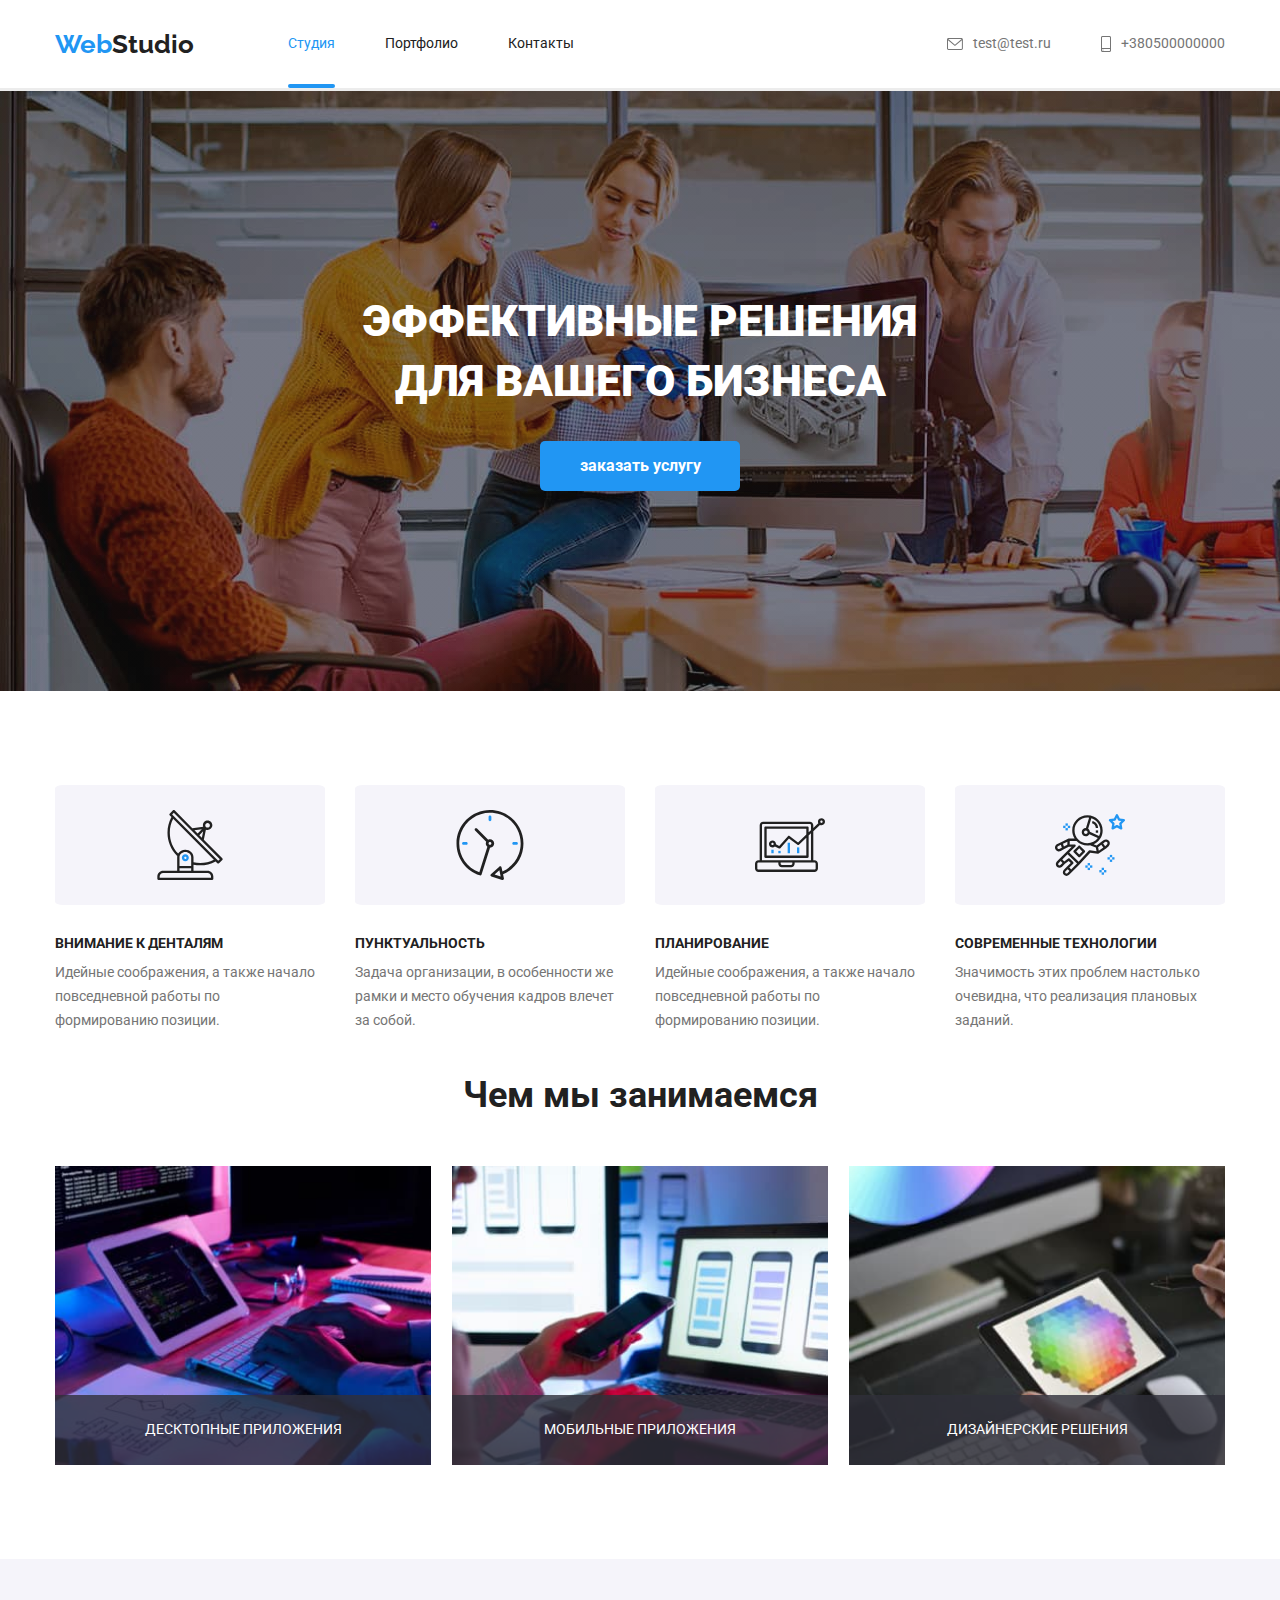
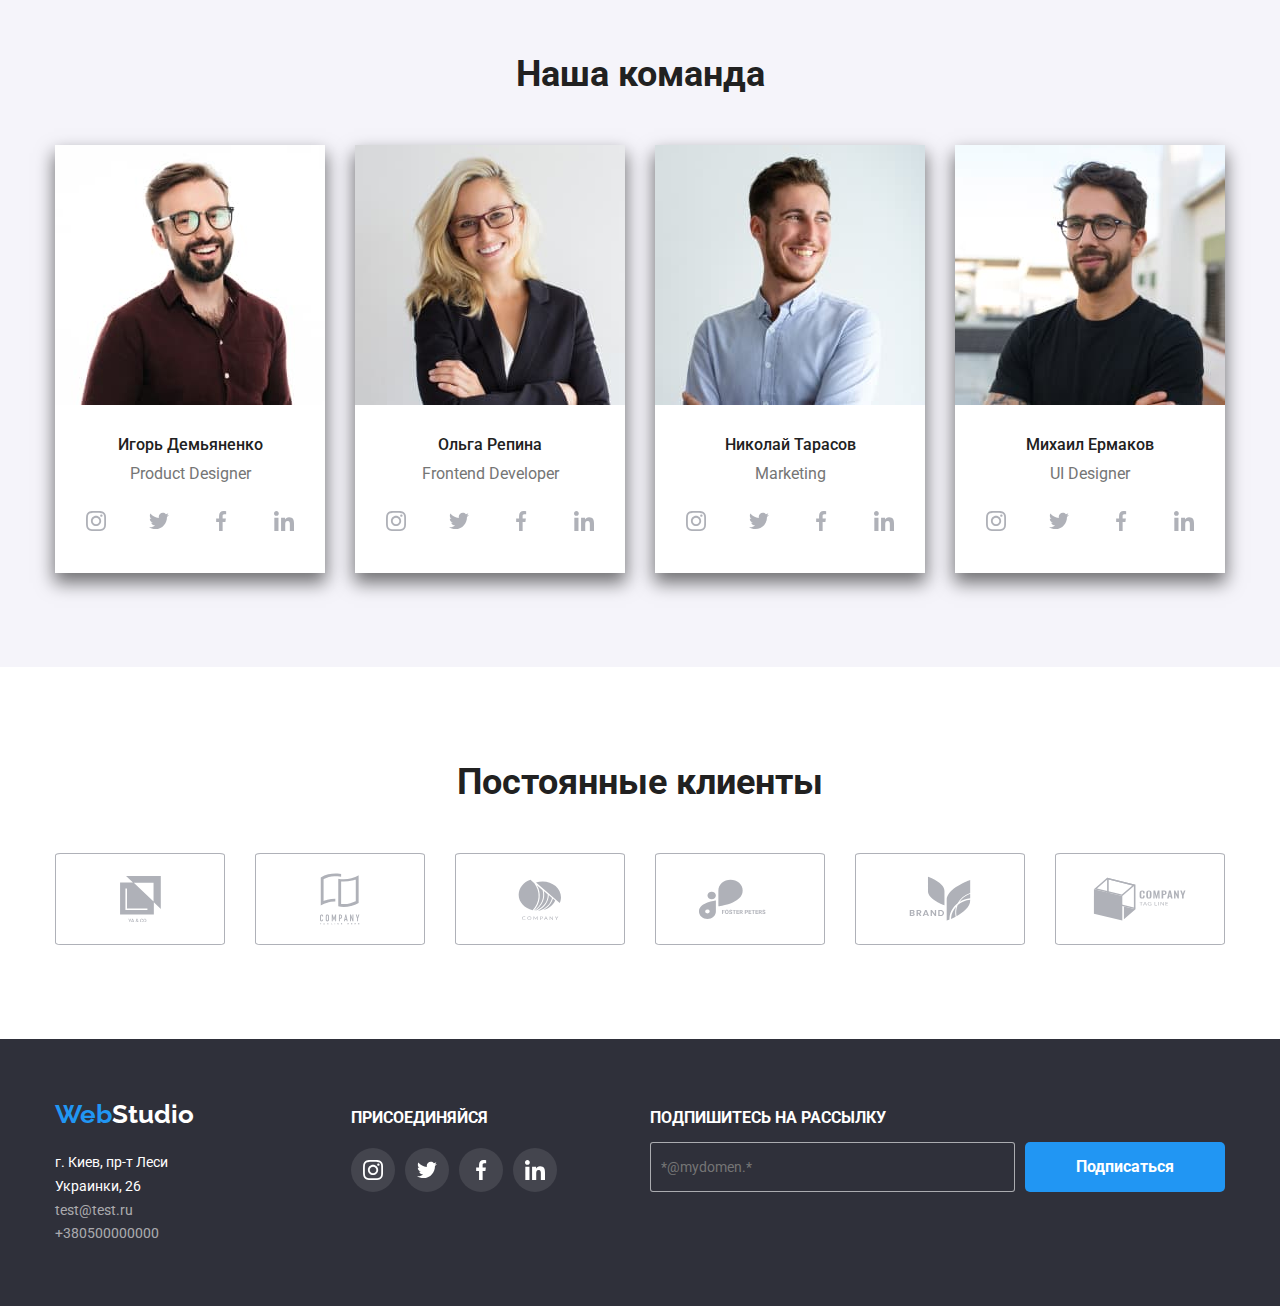
==== index.html @ 53ab41c7 "дз6" ====
<!DOCTYPE html>
<html lang="ru">
<head>
    <meta charset="UTF-8">
    <meta http-equiv="X-UA-Compatible" content="IE=edge">
    <meta name="viewport" content="width=device-width, initial-scale=1.0">
    <title>Document</title>
    <link rel="stylesheet" href="https://cdnjs.cloudflare.com/ajax/libs/modern-normalize/1.0.0/modern-normalize.min.css">
    <link rel="preconnect" href="https://fonts.gstatic.com">
    <link
        href="https://fonts.googleapis.com/css2?family=Raleway:wght@700&family=Roboto:ital,wght@0,500;0,700;0,900;1,400&display=swap"
        rel="stylesheet">
    <link rel="stylesheet" href="./css/style.css">
</head>
    <body>
        <header class="header  head-page">
            <div class="container">
                <div class="nav-list">
                    <nav class="nav">
                        <a href="./index.html" class="logo"><span class="web">Web</span>Studio</a></li>
                        <ul class="site-nav list">
                            <li class="item"><a href="./index.html" class="nav-link  active">Студия</a></li>
                            <li class="item"><a href="./portfolio.html" class="nav-link ">Портфолио</a></li>
                            <li class="item"><a href="#" class="nav-link">Контакты</a></li>
                        </ul>
                    </nav>
                    <ul class="contacts list">   
                        <li class="item"> 
                            <a href="mailto:test@test.tu" class="mail"><svg class="mail-icon" width="16px" height="12px">
                                <use href="./images/icons.svg#icon-envelope"></use>
                            </svg>test@test.ru</a>
                        </li>
                        <li class="item">
                            <a href="tel:+380500000000" class="tel"><svg class="tel-icon" width="10px" height="16px">
                                <use href="./images/icons.svg#icon-smartphone"></use>
                            </svg>+380500000000</a>
                        </li>
                    </ul>
                </div>
            </div>
        </header>
        <main>
            <!--Герой-->
            <section class="hero">    
                    <h1  class="title">эффективные решения <br>для вашего бизнеса</h1>
                    <button type="button" class="hero-button" data-modal-open>заказать услугу</button>
             </section>     
           <!--Приемущества-->
                <section class="section feature">
                    <div class="container">
                        <h2 hidden>Наши приемущества</h2>
                        
                            <ul class="feature-list list">
                                <li class="item">
                                    <div class="feature-link">
                                        <svg class="featureing" width="70px" height="70px">
                                            <use href="./images/icons.svg#icon-antenna"></use>
                                        </svg>
                                    </div>
                                    <h3 class="title">ВНИМАНИЕ К ДЕНТАЛЯМ</h3>
                                    <p class="text">Идейные соображения, а также начало повседневной работы по формированию позиции.</p>
                                </li>

                                <li class="item">
                                    <div class="feature-link">
                                        <svg width="70px" height="70px">
                                            <use href="./images/icons.svg#icon-clock"></use>
                                        </svg>
                                    </div>
                                    
                                    <h3 class="title">ПУНКТУАЛЬНОСТЬ</h3>
                                    <p class="text">Задача организации, в особенности же рамки и место обучения кадров влечет за собой.</p>
                                </li>
                                <li class="item">
                                    <div class="feature-link">
                                        <svg class="featureing" width="70px" height="70px">
                                            <use href="./images/icons.svg#icon-diagram"></use>
                                        </svg>
                                    </div>
                                    <h3 class="title">ПЛАНИРОВАНИЕ</h3>
                                    <p class="text">Идейные соображения, а также начало повседневной работы по формированию позиции.</p>
                                </li>
                                <li class="item">
                                    <div class="feature-link">
                                        <svg class="featureing" width="70px" height="70px">
                                            <use href="./images/icons.svg#icon-astronaut"></use>
                                        </svg>
                                    </div>
                                    <h3 class="title">СОВРЕМЕННЫЕ ТЕХНОЛОГИИ</h3>
                                    <p class="text">Значимость этих проблем настолько очевидна, что реализация плановых заданий.</p>
                                </li>
                            </ul>
                        
                    </div>
                </section>
            <!--Чем мы занимаемся-->           
                <section class="section sect-direction">
                    <div class="container">
                        <h2 class="section-title">Чем мы занимаемся</h2>
                        <ul class="list  directions">
                            <li class="item">
                                <img src="./images/imgone.jpg"  alt="imageone" width="376">
                                <p class="text">ДЕСКТОПНЫЕ ПРИЛОЖЕНИЯ</p>
                            </li>
                            <li class="item">
                                <img src="./images/imagetwo.jpg" alt="imagetwo" width="376">
                                <p class="text">МОБИЛЬНЫЕ ПРИЛОЖЕНИЯ</p>
                            </li>
                            <li class="item">
                                <img src="./images/imagethree.jpg" alt="imagethree" width="376">
                                <p class="text">ДИЗАЙНЕРСКИЕ РЕШЕНИЯ</p>
                            </li>
                        </ul>
                    </div>
                </section>
            <!--Наша команда-->
                <section class="section  comand">
                    <div class="container">
                        <h2 class="section-title">Наша команда</h2>
                        <ul class="comand-list  list">
                            <li class="item">
                                <img src="./images/product-designer.jpg" alt="product-designer" width="270">
                                <div class="comanda">
                                    <h3 class="title">Игорь Демьяненко</h3>
                                    <p class="text">Product Designer</p>
                                    <ul class="social-list list">
                                        <li>
                                            <a href="#" class="social-link">
                                                <svg class="social-icon" width="20px" height="20px">
                                                    <use href="./images/icons.svg#icon-insta"></use>
                                                </svg>
                                            </a>
                                        </li>
                                        <li>
                                            <a href="#" class="social-link">
                                                <svg class="social-icon" width="20px" height="20px">
                                                    <use href="./images/icons.svg#icon-twitter"></use>
                                                </svg>
                                            </a>
                                        </li>
                                        <li>
                                            <a href="#" class="social-link">
                                                <svg class="social-icon" width="20px" height="20px">
                                                    <use href="./images/icons.svg#icon-facebook"></use>
                                                </svg>
                                            </a>
                                        </li>
                                        <li>
                                            <a href="#" class="social-link">
                                                <svg class="social-icon" width="20px" height="20px">
                                                    <use href="./images/icons.svg#icon-In"></use>
                                                </svg>
                                            </a>
                                        </li>
                                </ul>
                                </div>
                            </li>
                            <li class="item">
                                <img src="./images/frontend-developer.jpg" alt="frontend-developer" width="270">
                                <div class="comanda">
                                    <h3 class="title">Ольга Репина</h3>
                                    <p class="text">Frontend Developer</p>
                                
                                    <ul class="social-list list">
                                        <li>
                                            <a href="#" class="social-link">
                                                <svg class="social-icon" width="20px" height="20px">
                                                    <use href="./images/icons.svg#icon-insta"></use>
                                                </svg>
                                            </a>
                                        </li>
                                        <li>
                                            <a href="#" class="social-link">
                                                <svg class="social-icon" width="20px" height="20px">
                                                    <use href="./images/icons.svg#icon-twitter"></use>
                                                </svg>
                                            </a>
                                        </li>
                                        <li>
                                            <a href="#" class="social-link">
                                                <svg class="social-icon" width="20px" height="20px">
                                                    <use href="./images/icons.svg#icon-facebook"></use>
                                                </svg>
                                            </a>
                                        </li>
                                        <li>
                                            <a href="#" class="social-link">
                                                <svg class="social-icon" width="20px" height="20px">
                                                    <use href="./images/icons.svg#icon-In"></use>
                                                </svg>
                                            </a>
                                        </li>
                                    </ul>
                                </div>
                            </li>
                            <li class="item">
                                <img src="./images/marketing.jpg" alt="marketing" width="270">
                                <div class="comanda">
                                    <h3 class="title">Николай Тарасов</h3>
                                    <p class="text">Marketing</p>
                                    <ul class="social-list list">
                                        <li>
                                            <a href="#" class="social-link">
                                                <svg class="social-icon" width="20px" height="20px">
                                                    <use href="./images/icons.svg#icon-insta"></use>
                                                </svg>
                                            </a>
                                        </li>
                                        <li>
                                            <a href="#" class="social-link">
                                                <svg class="social-icon" width="20px" height="20px">
                                                    <use href="./images/icons.svg#icon-twitter"></use>
                                                </svg>
                                            </a>
                                        </li>
                                        <li>
                                            <a href="#" class="social-link">
                                                <svg class="social-icon" width="20px" height="20px">
                                                    <use href="./images/icons.svg#icon-facebook"></use>
                                                </svg>
                                            </a>
                                        </li>
                                        <li>
                                            <a href="#" class="social-link">
                                                <svg class="social-icon" width="20px" height="20px">
                                                    <use href="./images/icons.svg#icon-In"></use>
                                                </svg>
                                            </a>
                                        </li>
                                    </ul>
                                </div>
                            </li>
                            <li class="item">
                                <img src="./images/designer.jpg" alt="designer" width="270">
                                <div class="comanda">
                                    <h3 class="title">Михаил Ермаков</h3>
                                    <p class="text">UI Designer</p>
                                    <ul class="social-list list">
                                        <li>
                                            <a href="#" class="social-link">
                                                <svg class="social-icon" width="20px" height="20px">
                                                    <use href="./images/icons.svg#icon-insta"></use>
                                                </svg>
                                            </a>
                                        </li>
                                        <li>
                                            <a href="#" class="social-link">
                                                <svg class="social-icon" width="20px" height="20px">
                                                    <use href="./images/icons.svg#icon-twitter"></use>
                                                </svg>
                                            </a>
                                        </li>
                                        <li>
                                            <a href="#" class="social-link">
                                                <svg class="social-icon" width="20px" height="20px">
                                                    <use href="./images/icons.svg#icon-facebook"></use>
                                                </svg>
                                            </a>
                                        </li>
                                        <li>
                                            <a href="#" class="social-link">
                                                <svg class="social-icon" width="20px" height="20px">
                                                    <use href="./images/icons.svg#icon-In"></use>
                                                </svg>
                                            </a>
                                        </li>
                                    </ul>
                                </div>
                            </li>
                        </ul>
                    </div>
                </section>
            <!-- Постоянные клиенты -->
                <section class="section clients">
                    <div class="container">
                        <h2 class="section-title">Постоянные клиенты</h2>
                        <ul class="clientsList list"> 
                            <li class="item">
                                <a href="#" class="client-link">
                                    <svg class="clients-icon" width="41px" height="46.7px">
                                        <use href="./images/icons.svg#icon-group1"></use>
                                    </svg>
                                </a>
                            </li> 
                            <li class="item">
                                <a href="#" class="client-link">
                                    <svg class="clients-icon" width="40px" height="52px">
                                        <use href="./images/icons.svg#icon-group2"></use>
                                    </svg>
                                </a>
                            </li>
                            <li class="item">
                                <a href="#" class="client-link">
                                    <svg class="clients-icon" width="43.46px" height="41.18px">
                                        <use href="./images/icons.svg#icon-group3"></use>
                                    </svg>
                                </a>
                            </li>
                            <li class="item">
                                <a href="#" class="client-link">
                                    <svg class="clients-icon" width="84.44px" height="40.62px">
                                        <use href="./images/icons.svg#icon-group4"></use>
                                    </svg>
                                </a>
                            </li>
                            <li class="item">
                                <a href="#" class="client-link">
                                    <svg class="clients-icon" width="62.54px" height="45.43px">
                                        <use href="./images/icons.svg#icon-group5"></use>
                                    </svg>
                                </a>
                            </li>
                            <li class="item">
                                <a href="#" class="client-link">
                                    <svg class="clients-icon" width="93.79px" height="43.93px">
                                        <use href="./images/icons.svg#icon-group6"></use>
                                    </svg>
                                </a>
                            </li>
                        </ul>
                    </div>
                </section>       
        </main>
        <footer class="footer">
            <div class="container foot">              
                <div class="address">
                    <a href="./index.html" class="logoFooter"><span class="web">Web</span>Studio</a>               
                        <ul class="contactsFoot list">
                            <li><address class="address">г. Киев, пр-т Леси Украинки, 26</address></li>
                            <li><a href="mailto:test@test.tu" class="mail">test@test.ru</a></li>
                            <li><a href="tel:+380500000000" class="tel">+380500000000</a></li>
                        </ul>
                </div>    
                <div class="footer-social">
                    <h3 class="text">ПРИСОЕДИНЯЙСЯ</h3>
                    <ul class="footer-social-list list">
                        <li class="item">
                            <a href="#" class="footsocial-link">
                                <svg class="social-icon" width="20px" height="20px">
                                    <use href="./images/icons.svg#icon-insta"></use>
                                </svg>
                            </a>
                        </li>
                        <li class="item">
                            <a href="#" class="footsocial-link">
                                <svg class="social-icon" width="20px" height="20px">
                                    <use href="./images/icons.svg#icon-twitter"></use>
                                </svg>
                            </a>
                        </li>
                        <li class="item">
                            <a href="#" class="footsocial-link">
                                <svg class="social-icon" width="20px" height="20px">
                                    <use href="./images/icons.svg#icon-facebook"></use>
                                </svg>
                            </a>
                        </li>    
                        <li class="item">
                            <a href="#" class="footsocial-link">
                                <svg class="social-icon" width="20px" height="20px">
                                    <use href="./images/icons.svg#icon-In"></use>
                                </svg>
                            </a>
                        </li>
                    </ul>
                </div>
                <div class="join">
                    <h3>ПОДПИШИТЕСЬ НА РАССЫЛКУ</h3>
                    <div class="join-list">
                        <input type="email" name="mail" class="email" placeholder="*@mydomen.*">
                        <button type="submit" class="join-button">Подписаться</button>
                    </div>
                </div>
            </div>
        </footer>
        <div class="backdrop is-hidden" data-modal>
            <div class="modal">
                <div class="form">
                    <h2 class="title">Оставьте свои данные, мы вам перезвоним</h2>

                    <div class="form-field">
                        <label for="name">Имя</label>
                        <input type="name" class="form-input" name="name" id="name" placeholder="Вася Пупкин">
                        <svg class="form-icon" width="18px" height="18px">
                            <use href="./images/icons.svg#icon-Name"></use>
                        </svg>
                    </div>
                    
                    <div class="form-field">
                        <label for="tel" class="form-lable">Телефон</label>
                        <input type="tel" class="form-input" name="tel" id="tel"placeholder="+380(xx)-xxx-xx-xx">
                    </div>
                    
                    <div class="form-field">
                        <label for="mail" class="form-lable">Почта</label>
                        <input type="email" class="form-input" name="mail" id="mail"placeholder="*@mydomen.*">
                    </div>
                    
                    <div class="form-field">
                        <label for="comment">Комментарий</label>
                        <textarea name="comment" id="comment"placeholder="Введите текст"></textarea>
                    </div>
                    
                    <div class="form-field">
                        <input type="checkbox" name="agreement" value="agreement" id="agreement">
                        <label for="agreement">Соглашаюсь с рассылкой и принимаю
                            <a href="">
                                <span class="conditions">Условия договора</span>
                            </a>
                        </label>
                    </div>
                        
                        <button type="submit" class="form-button">Отправить</button>
                       
                    <button class="btnClose" data-modal-close>
                    <svg class="iconClose" width="11px" height="11px">
                        <use href="./images/icons.svg#icon-Vector"></use>
                    </svg>
                    </button> 
                </div>
            </div>
        </div>
        <script src="./js/modal.js"></script>
    </body>
</html>
---- css/style.css ----
:root {
  --primary-text-color: #757575;
  --secondary-text-color: #212121;
  --accent-text-color: #2196f3;
  --secondary-background-color: #2f303a;
  --white-text-color: #ffffff;
  --color-icon-clients: #afb1b8;
  --image-color-icon: #f5f4fa;
  --backdrop-color: rgba(0, 0, 0, 0.2);
}

body {
  font-family: roboto, sans-serif;
  background-color: #ffffff;
  color: var(--primary-text-color);
  font-size: 14px;
  line-height: 1.71;
}
.container {
  margin-left: auto;
  margin-right: auto;
  padding: 0 15px 0 15px;
  width: 1200px;
}
img {
  display: block;
  max-width: 100%;
}

.header a {
  display: flex;
  align-items: center;
  color: inherit;
  text-decoration: none;
}
.head-page {
  margin-left: auto;
  margin-right: auto;
  border-bottom: solid #ececec;
}
.header .logo,
.header .nav-link {
  color: var(--secondary-text-color);
  text-decoration: none;

  transition: color 250ms cubic-bezier(0.4, 0, 0.2, 1);
}
.nav {
  display: flex;
}
.nav-link:hover,
.nav-link:focus {
  color: var(--accent-text-color);
}
.site-nav {
  display: flex;
  align-items: center;
  padding-top: 32px;
  padding-bottom: 32px;
}
.nav-list {
  display: flex;
}
.site-nav .nav-link {
  padding-bottom: 32px;
  padding-top: 32px;
  position: relative;
}
.site-nav .item:not(:last-child) {
  margin-right: 50px;
}
.site-nav .active {
  color: var(--accent-text-color);
}
.site-nav .active::after {
  position: absolute;
  content: "";
  width: 100%;
  height: 4px;
  bottom: 0;
  left: 0;
  background-color: var(--accent-text-color);
  border-radius: 2px;
}
.site-nav .contacts {
  font-weight: 500;
  line-height: 1.3;
}
.contacts {
  display: flex;
  align-items: center;
  margin-left: auto;
}
.contacts .item:not(:last-child) {
  margin-right: 50px;
}
.contacts a {
  color: var(--primary-text-color);

  transition: color 250ms cubic-bezier(0.4, 0, 0.2, 1);
}
.contacts a:hover,
.contacts a:focus {
  color: var(--accent-text-color);
}
.mail-icon,
.tel-icon {
  fill: currentColor;
  margin-right: 10px;
}
h1,
h2,
h3,
h4,
h5,
h6,
p,
ul {
  margin: 0px;
}
.logo {
  margin-right: 94px;
  font-family: Raleway;
  font-weight: 700;
  font-size: 26px;
  line-height: 1.19;

  transition: color 250ms cubic-bezier(0.4, 0, 0.2, 1);
}
.logo:hover,
.logo:focus {
  color: var(--accent-text-color);
}
.web {
  color: var(--accent-text-color);
}
.hero {
  max-width: 1600px;
  padding-top: 200px;
  padding-bottom: 200px;
  margin-left: auto;
  margin-right: auto;
  background: var(--secondary-background-color);
  background-image: linear-gradient(
      to right,
      rgba(47, 47, 47, 0.2),
      rgba(47, 47, 47, 0.2)
    ),
    url(../images/bg.jpg);
  color: var(--white-text-color);
  text-align: center;
}
.hero .title {
  margin-top: 0;
  font-weight: 900;
  font-size: 44px;
  line-height: 1.364;
  letter-spacing: normal;
  text-transform: uppercase;
}
.hero-button {
  margin-top: 30px;
  width: 200px;
  height: 50px;
  letter-spacing: inherit;
  font-family: inherit;
  font-weight: 700;
  font-size: 16px;
  line-height: 1.87;
  background: var(--accent-text-color);
  color: var(--white-text-color);
  border-radius: 5px;
  border: transparent;

  transition: color 250ms cubic-bezier(0.4, 0, 0.2, 1),
    background-color 250ms cubic-bezier(0.4, 0, 0.2, 1),
    cursor 250ms cubic-bezier(0.4, 0, 0.2, 1);
}
.hero-button:hover,
.hero-button:focus {
  background: var(--secondary-background-color);
  color: var(--white-text-color);
  cursor: pointer;
}
.backdrop {
  position: fixed;
  top: 0;
  left: 0;
  width: 100%;
  height: 100%;
  background-color: var(--backdrop-color);

  opacity: 1;
  transition: opacity 250ms cubic-bezier(0.4, 0, 0.2, 1),
    visibility 250ms cubic-bezier(0.4, 0, 0.2, 1);
}
.backdrop.is-hidden {
  opacity: 0;
  visibility: hidden;
  pointer-events: none;
}
.modal {
  position: absolute;
  top: 50%;
  left: 50%;
  transform: translate(-50%, -50%);
  width: 528px;
  background-color: #fff;
  padding: 10px;
}
.modal .title {
  text-align: center;
  margin-top: 40px;
  margin-bottom: 10px;
  margin-left: auto;
  margin-right: auto;
  color: var(--secondary-text-color);
}
.form {
  padding-left: 30px;
  padding-right: 30px;
  padding-bottom: 30px;
}
.form-field input {
  position: relative;
  width: 100%;
  margin-bottom: 5px;
  padding: 6px 10px;
  border: 1px solid var(--color-icon-clients);
  border-radius: 3px;
}

.form-field .form-icon {
  position: absolute;
}
.form-field textarea {
  resize: none;
  width: 100%;
  height: 140px;
  margin: 0;
  padding: 6px 10px;
  border: 1px solid var(--color-icon-clients);
  border-radius: 3px;
}
.form-button {
  display: block;
  margin-top: 30px;
  margin-left: auto;
  margin-right: auto;
  width: 200px;
  height: 50px;
  letter-spacing: inherit;
  font-family: inherit;
  font-weight: 700;
  font-size: 16px;
  line-height: 1.87;
  background: var(--accent-text-color);
  color: var(--white-text-color);
  border-radius: 5px;
  border: transparent;
}
.conditions {
  margin-left: 10px;
  color: var(--accent-text-color);
}
.btnClose {
  position: absolute;
  top: 8px;
  right: 8px;
  display: flex;
  justify-content: center;
  align-items: center;
  width: 30px;
  height: 30px;
  border-radius: 50%;
  border: 1px solid var(--color-icon-clients);
  background-color: var(--white-text-color);
}
.iconClose {
  position: absolute;
  color: var(--accent-text-color);
}
.menu {
  display: flex;
  justify-content: center;
  margin-bottom: 50px;
}
.menu .item:not(:last-child) {
  margin-right: 8px;
  transition: box-shadow 250ms cubic-bezier(0.4, 0, 0.2, 1),
    color 250ms cubic-bezier(0.4, 0, 0.2, 1),
    background-color 250ms cubic-bezier(0.4, 0, 0.2, 1);
}
.menu .item:hover,
.menu .item:focus {
  box-shadow: 0px 9px 17px 1px rgba(0, 0, 0, 0.54);
}
.butt-filter {
  padding: 6px 22px;
  border-color: transparent;
  border-radius: 3px;
  letter-spacing: inherit;
  font-family: inherit;
  font-weight: 500;
  font-size: 16px;
  line-height: 1.62;
  cursor: pointer;

  transition: color 250ms cubic-bezier(0.4, 0, 0.2, 1),
    background-color 250ms cubic-bezier(0.4, 0, 0.2, 1),
    box-shadow 250ms cubic-bezier(0.4, 0, 0.2, 1);
}
.butt-filter:hover,
.butt-filter:focus {
  background-color: var(--accent-text-color);
  color: #ffffff;
  box-shadow: 0px 9px 17px 1px rgba(0, 0, 0, 0.54);
}
.work {
  padding-top: 94px;
  padding-bottom: 94px;
}
.workList {
  display: flex;
  flex-wrap: wrap;
  margin-top: -30px;
  margin-left: -30px;
}
.workList .workLink {
  display: block;

  transition: box-shadow 250ms cubic-bezier(0.4, 0, 0.2, 1);
}
.thumb {
  position: relative;
  overflow: hidden;
}
.text-over {
  position: absolute;
  top: 0;
  bottom: 0;
  padding: 63px 24px;
  font-size: 18px;
  line-height: 1.56;
  color: var(--white-text-color);
  background-color: var(--accent-text-color);
  transform: translateY(100%);
  transition: 250ms cubic-bezier(0.4, 0, 0.2, 1);
}
.workList .item-portfolio {
  flex-basis: calc(100% / 3 - 30px);
  margin-left: 30px;
  margin-top: 30px;
  transition: box-shadow 250ms cubic-bezier(0.4, 0, 0.2, 1);
}
.workList .workLink:hover .text-over,
.workList .workLink:focus .text-over {
  box-shadow: 0px 9px 17px 1px rgba(0, 0, 0, 0.54);
  transform: translateY(0);
}
.workList .workLink:hover .portfolio,
.workList .workLink:focus .portfolio {
  box-shadow: 0px 9px 17px 1px rgba(0, 0, 0, 0.54);
}
.workList .title {
  color: var(--secondary-text-color);
  font-weight: 700;
  font-size: 18px;
  line-height: 2;
}
.workList .text {
  font-size: 16px;
  line-height: 1.87;
  letter-spacing: 0.03em;
}
.portfolio {
  padding-top: 20px;
  padding-left: 24px;
  padding-bottom: 20px;
  padding-right: 24px;
  border-right: 1px solid #eeeeee;
  border-bottom: 1px solid #eeeeee;
  border-left: 1px solid #eeeeee;
}
.list {
  padding: 0px;
  list-style: none;
}
.feature {
  padding-top: 94px;
  padding-bottom: 94px;
}
.feature-link {
  width: 270px;
  height: 120px;
  display: flex;
  align-items: center;
  justify-content: center;
  background-color: var(--image-color-icon);
  border-radius: 3%;
  margin-bottom: 30px;
}

.feature-list {
  display: flex;
  align-items: center;
  justify-content: space-between;
}
.feature-list .title {
  margin-bottom: 10px;
  color: var(--secondary-text-color);
  font-weight: 700;
  font-size: 14px;
  line-height: 1.15;
  /* outline: 2px solid red; */
}
.feature-list .text {
  font-size: 14px;
  line-height: 1.7;
  /* outline: 2px solid red; */
}
.feature-list .item {
  width: 270px;
  height: 101px;
}
.sect-direction {
  padding-bottom: 94px;
}
.section .section-title {
  text-align: center;
  margin-bottom: 50px;
  color: var(--secondary-text-color);
  font-weight: 700;
  font-size: 36px;
  line-height: 1.17;
}
.sect-direction {
  padding-top: 94px;
}
.directions {
  display: flex;
  justify-content: space-between;
  padding-bottom: 0px;
}
.directions .item {
  position: relative;
}
.directions .text {
  position: absolute;
  display: flex;
  justify-content: center;
  align-items: center;
  left: 0px;
  bottom: 0px;
  height: 70px;
  width: 100%;
  background-color: rgba(47, 48, 57, 0.8);
  color: #ffffff;
}
.comand {
  padding-top: 94px;
  padding-bottom: 94px;
  margin-bottom: 0;
  margin-right: auto;
  align-items: center;
  background: #f5f4fa;
}
.comand-list {
  display: flex;
  justify-content: space-between;
  background: #f5f4fa;
}
.comand-list .item {
  background: #ffffff;
  box-shadow: 0px 9px 17px 1px rgba(0, 0, 0, 0.54);
}
.comand-list .title {
  text-align: center;
  color: var(--secondary-text-color);
  font-weight: 500;
  font-size: 16px;
  line-height: 1.19;
}
.comand-list .text {
  font-size: 16px;
  line-height: 1.19;
  text-align: center;
  margin-bottom: 16px;
}
.comanda {
  padding-top: 30px;
  padding-bottom: 30px;
}
.comanda .title {
  padding-bottom: 10px;
}
.social-list {
  display: flex;
  justify-content: space-evenly;
}
.social-link {
  display: flex;
  align-items: center;
  justify-content: center;
  width: 44px;
  height: 44px;
  color: var(--color-icon-clients);
  border-radius: 50%;

  transition: color 250ms cubic-bezier(0.4, 0, 0.2, 1),
    background-color 250ms cubic-bezier(0.4, 0, 0.2, 1);
}
.social-link:hover,
.social-link:focus {
  color: white;
  background-color: var(--accent-text-color);
}
.social-icon {
  fill: currentColor;
}
.clients {
  padding-top: 94px;
  padding-bottom: 94px;
}
.clientsList {
  display: flex;
  justify-content: space-between;
}
.clients .section-title {
  margin-bottom: 50px;
}
.client-link {
  display: flex;
  justify-content: center;
  align-items: center;
  width: 170px;
  height: 92px;
  color: var(--color-icon-clients);
  background-color: var(--white-text-color);
  border: 1px solid #afb1b8;
  border-radius: 3%;

  transition: border-color 250ms cubic-bezier(0.4, 0, 0.2, 1),
    color 250ms cubic-bezier(0.4, 0, 0.2, 1);
}
.client-link:hover,
.client-link:focus {
  border-color: var(--accent-text-color);
  color: var(--accent-text-color);
}
.clients-icon {
  fill: currentColor;
}
.footer {
  padding-top: 60px;
  padding-bottom: 60px;
  background: var(--secondary-background-color);
  color: var(--white-text-color);
}
.footer a {
  text-decoration: none;
  color: var(--white-text-color);
}
.logoFooter {
  margin-top: 60px;
  margin-bottom: 20px;
  font-family: Raleway;
  font-weight: 700;
  font-size: 26px;
  line-height: 1.19;
}
.address {
  font-style: normal;
  font-size: 14px;
  line-height: 1.7;
  color: var(--white-text-color);
  margin-right: 70px;
}
.contactsFoot {
  margin-top: 20px;
}
.contactsFoot .mail,
.contactsFoot .tel {
  color: rgba(255, 255, 255, 0.6);
}

.contactsFoot a {
  transition: color 250ms cubic-bezier(0.4, 0, 0.2, 1);
}
.contactsFoot a:hover,
.contactsFoot a:focus {
  color: var(--accent-text-color);
}
.foot {
  display: flex;
  align-items: baseline;
}
.footsocial-link {
  display: flex;
  padding-right: 10px;
  width: 44px;
  height: 44px;
  padding: 12px;
  color: var(--color-icon-clients);
  background: rgba(255, 255, 255, 0.1);
  border-radius: 50%;

  transition: color 250ms cubic-bezier(0.4, 0, 0.2, 1),
    background-color 250ms cubic-bezier(0.4, 0, 0.2, 1),
    border-radius 250ms cubic-bezier(0.4, 0, 0.2, 1);
}
.footsocial-link:hover,
.footsocial-link:focus {
  color: white;
  background-color: var(--accent-text-color);
  border-radius: 50%;
}
.footer-social .text {
  font-weight: 700;
  line-height: 1.15;
  margin-bottom: 20px;
  color: var(--white-text-color);
  text-transform: uppercase;
}
.footer-social-list {
  display: flex;
  justify-content: flex-start;
}
.footer-social-list .item:not(:last-child) {
  margin-right: 10px;
}
.join {
  margin-left: 93px;
}
.join-list {
  display: flex;
  justify-content: flex-start;
}
.join-button {
  display: block;
  margin-top: 10px;
  margin-left: 10px;
  width: 200px;
  height: 50px;
  letter-spacing: inherit;
  font-family: inherit;
  font-weight: 700;
  font-size: 16px;
  line-height: 1.87;
  background: var(--accent-text-color);
  color: var(--white-text-color);
  border-radius: 5px;
  border: transparent;
}
.email {
  width: 365px;
  height: 50px;
  margin-top: 10px;
  padding-left: 10px;
  border: 1px solid rgba(255, 255, 255, 0.6);
  border-radius: 3px;
  background-color: var(--secondary-background-color);
}
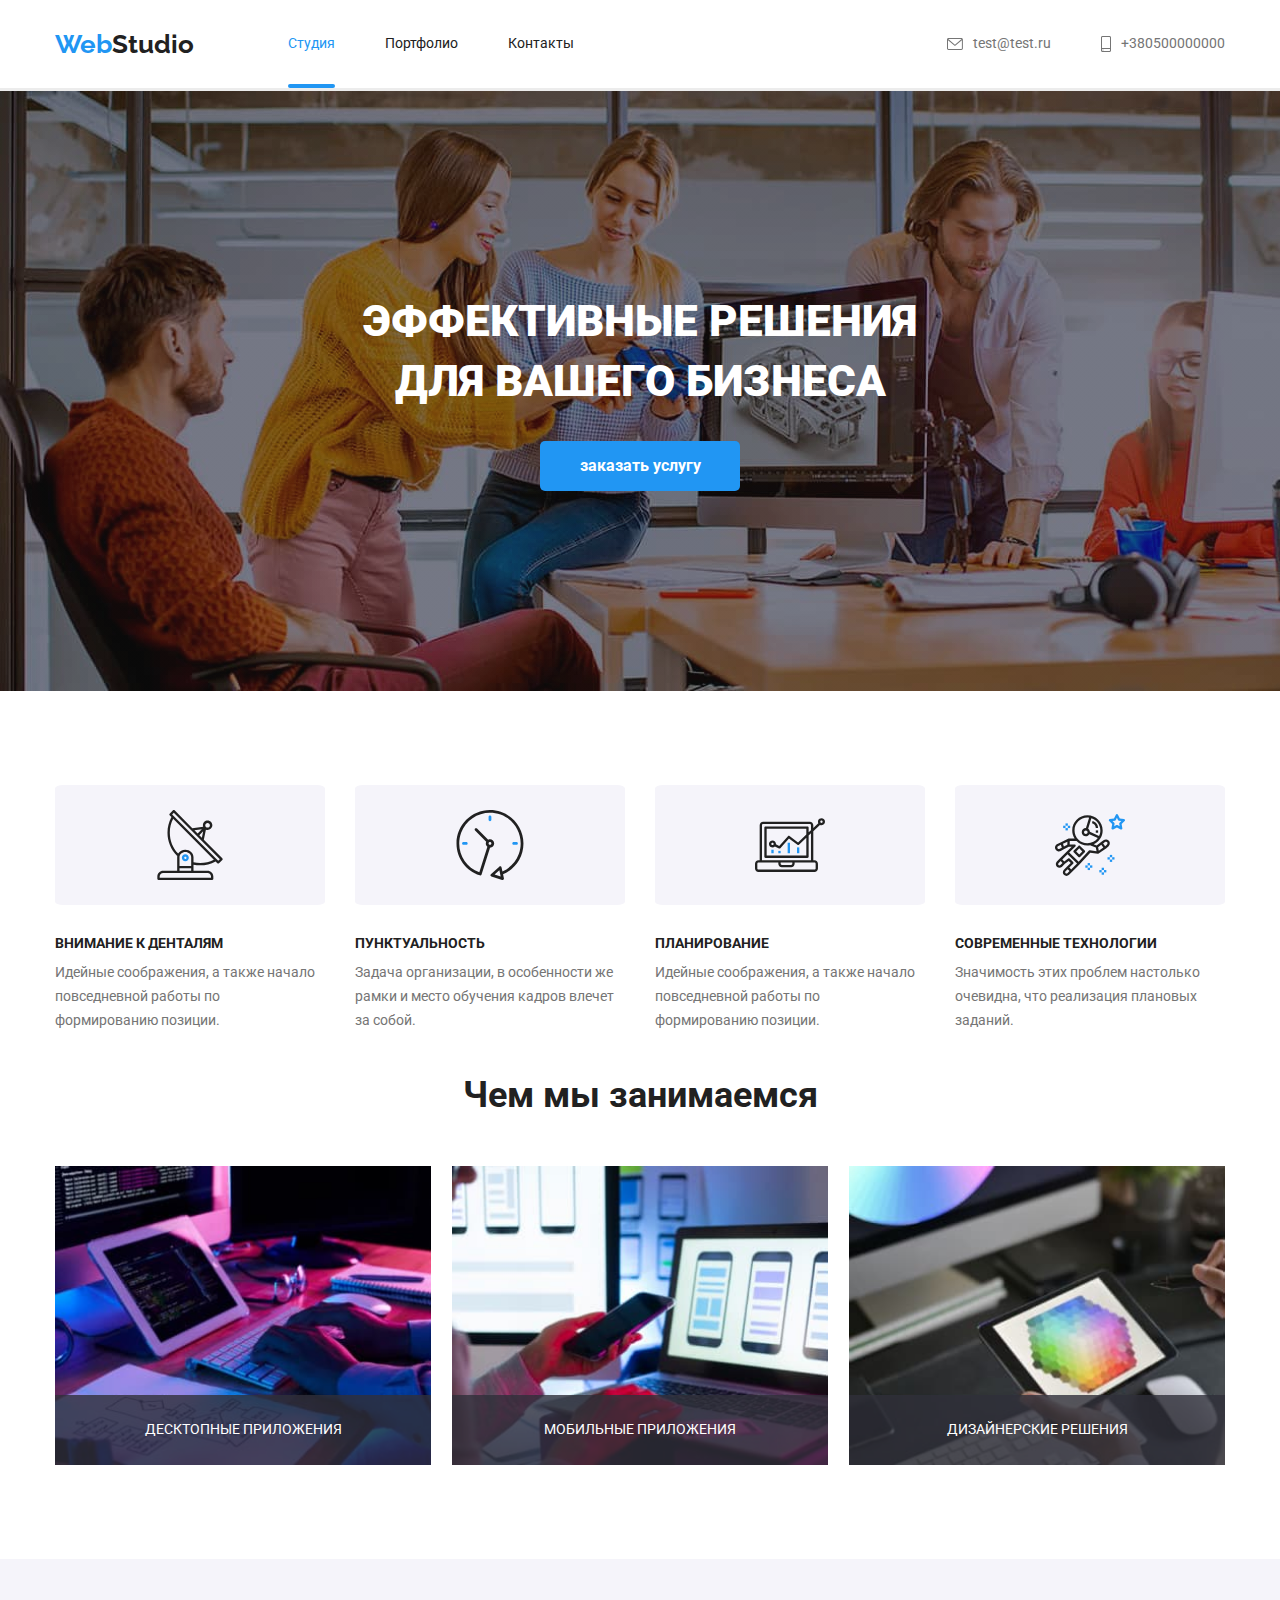
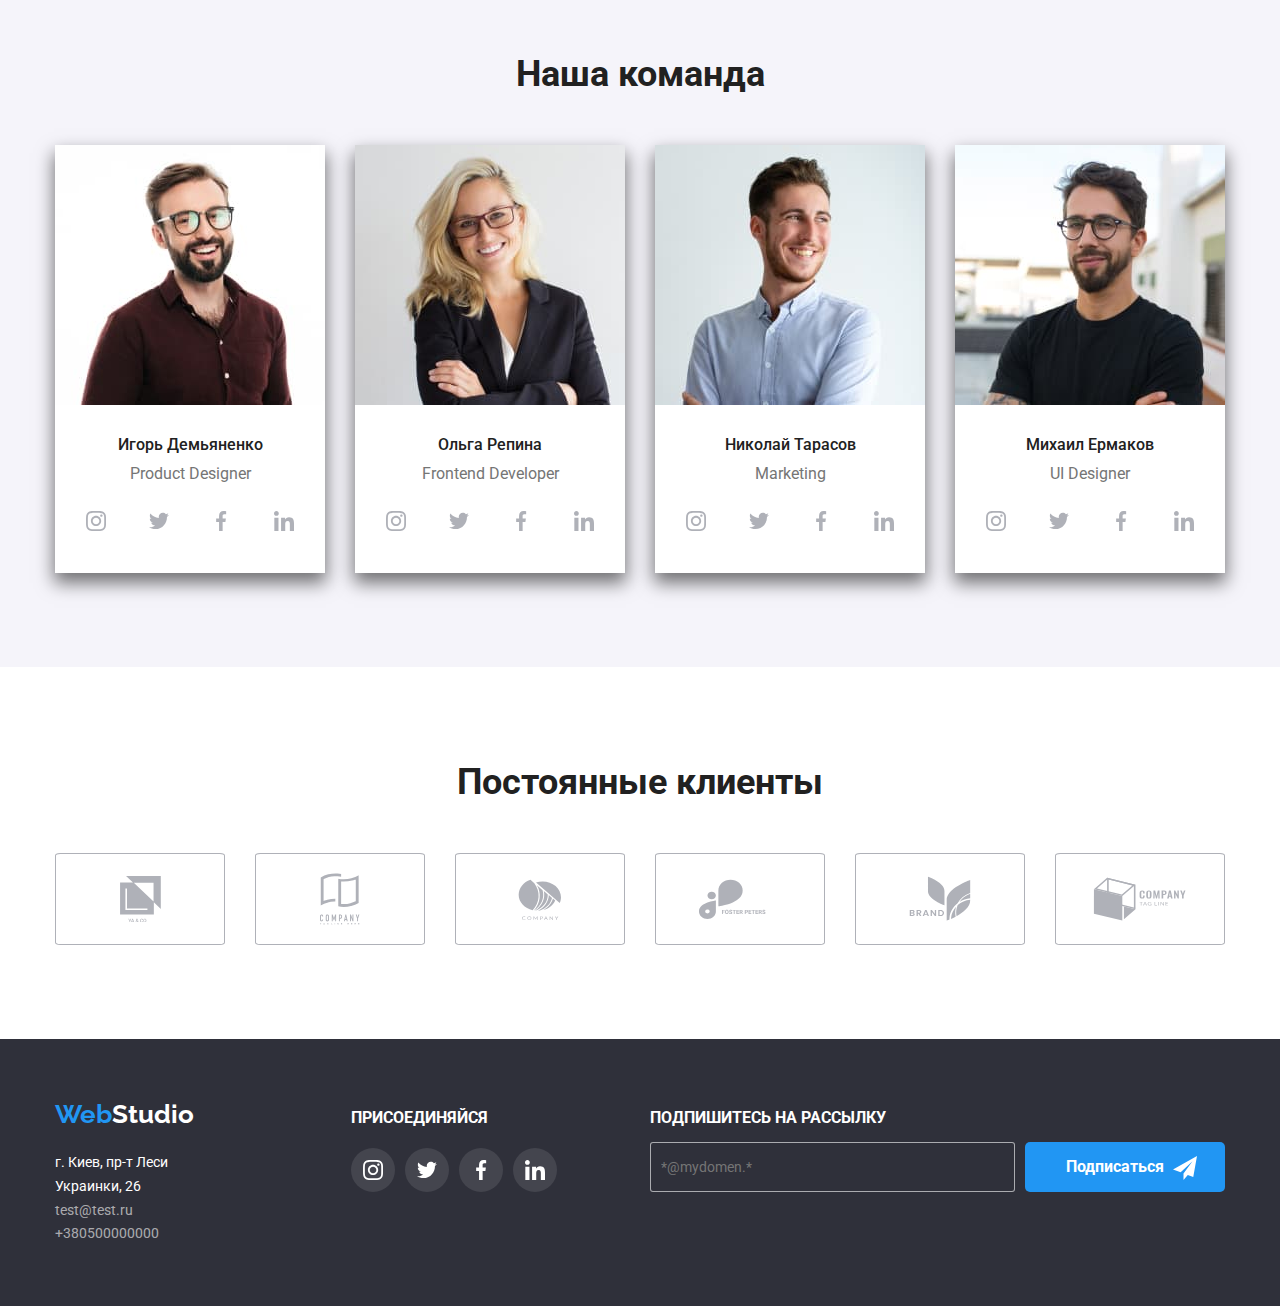
==== commit 4bce2db9: "дз6/4" ====
--- a/index.html
+++ b/index.html
@@ -17,7 +17,7 @@
             <div class="container">
                 <div class="nav-list">
                     <nav class="nav">
-                        <a href="./index.html" class="logo"><span class="web">Web</span>Studio</a></li>
+                        <a href="./index.html" class="logo"><span class="web">Web</span>Studio</a>
                         <ul class="site-nav list">
                             <li class="item"><a href="./index.html" class="nav-link  active">Студия</a></li>
                             <li class="item"><a href="./portfolio.html" class="nav-link ">Портфолио</a></li>
@@ -368,56 +368,69 @@
                     <h3>ПОДПИШИТЕСЬ НА РАССЫЛКУ</h3>
                     <div class="join-list">
                         <input type="email" name="mail" class="email" placeholder="*@mydomen.*">
-                        <button type="submit" class="join-button">Подписаться</button>
+                        <button type="submit" class="join-button"><span class="sign">Подписаться</span>
+                        <svg class="telegram" width="24px" height="24px">
+                            <use href="./images/icons.svg#icon-telegram"></use>
+                        </svg>
+                        </button>
                     </div>
                 </div>
             </div>
         </footer>
         <div class="backdrop is-hidden" data-modal>
             <div class="modal">
-                <div class="form">
+                <form class="form">
                     <h2 class="title">Оставьте свои данные, мы вам перезвоним</h2>
-
-                    <div class="form-field">
-                        <label for="name">Имя</label>
-                        <input type="name" class="form-input" name="name" id="name" placeholder="Вася Пупкин">
+                    
+                    <label class="form-field">
+                        <span>Имя</span>
+                        <input type="text" class="form-input" name="text" placeholder="Вася Пупкин" >
                         <svg class="form-icon" width="18px" height="18px">
                             <use href="./images/icons.svg#icon-Name"></use>
                         </svg>
-                    </div>
+                    </label>
                     
-                    <div class="form-field">
-                        <label for="tel" class="form-lable">Телефон</label>
-                        <input type="tel" class="form-input" name="tel" id="tel"placeholder="+380(xx)-xxx-xx-xx">
-                    </div>
                     
-                    <div class="form-field">
-                        <label for="mail" class="form-lable">Почта</label>
-                        <input type="email" class="form-input" name="mail" id="mail"placeholder="*@mydomen.*">
-                    </div>
+                    <label class="form-field">
+                        <span>Телефон</span>
+                        <input type="tel" class="form-input" name="tel" placeholder="+380(xx)-xxx-xx-xx">
+                        <svg class="form-icon" width="18px" height="18px">
+                            <use href="./images/icons.svg#icon-Phone"></use>
+                        </svg>
+                    </label>                    
                     
-                    <div class="form-field">
-                        <label for="comment">Комментарий</label>
-                        <textarea name="comment" id="comment"placeholder="Введите текст"></textarea>
-                    </div>
+                    <label class="form-field">
+                        <span>Почта</span>
+                        <input type="email" class="form-input" name="mail" placeholder="*@mydomen.*">
+                        <svg class="form-icon" width="18px" height="18px">
+                            <use href="./images/icons.svg#icon-mail"></use>
+                        </svg>
+                    </label>    
                     
-                    <div class="form-field">
-                        <input type="checkbox" name="agreement" value="agreement" id="agreement">
-                        <label for="agreement">Соглашаюсь с рассылкой и принимаю
-                            <a href="">
-                                <span class="conditions">Условия договора</span>
-                            </a>
+                    <label class="form-field">
+                        <span>Комментарий</span>
+                        <textarea name="comment" class="textarea" placeholder="Введите текст"></textarea>
+                    </label>               
+
+                        <label class="form-check">
+
+                          <input type="checkbox" name="checkbox" value="checkbox" class="checkbox">
+                          <span class="icon"></span>
+
+                            <span class="agreement">Соглашаюсь с рассылкой и принимаю
+                                <a href=""><span class="conditions">Условия договора</span></a>
+                            </span>
+
                         </label>
-                    </div>
-                        
-                        <button type="submit" class="form-button">Отправить</button>
+                                
+                    <button type="submit" class="form-button">Отправить</button>
                        
                     <button class="btnClose" data-modal-close>
-                    <svg class="iconClose" width="11px" height="11px">
-                        <use href="./images/icons.svg#icon-Vector"></use>
-                    </svg>
+                        <svg class="iconClose" width="11px" height="11px">
+                            <use href="./images/icons.svg#icon-Vector"></use>
+                        </svg>
                     </button> 
-                </div>
+                </form>
             </div>
         </div>
         <script src="./js/modal.js"></script>
--- a/css/style.css
+++ b/css/style.css
@@ -206,32 +206,39 @@
   transform: translate(-50%, -50%);
   width: 528px;
   background-color: #fff;
-  padding: 10px;
+  padding: 40px;
 }
 .modal .title {
   text-align: center;
-  margin-top: 40px;
   margin-bottom: 10px;
   margin-left: auto;
   margin-right: auto;
   color: var(--secondary-text-color);
 }
-.form {
-  padding-left: 30px;
-  padding-right: 30px;
-  padding-bottom: 30px;
-}
+
 .form-field input {
-  position: relative;
   width: 100%;
   margin-bottom: 5px;
-  padding: 6px 10px;
+  padding: 10px 10px 10px 40px;
   border: 1px solid var(--color-icon-clients);
   border-radius: 3px;
-}
-
-.form-field .form-icon {
+  outline: none;
+}
+.form-input:focus,
+.form-icon:focus {
+  border: 2px solid var(--accent-text-color);
+  fill: var(--accent-text-color);
+}
+.form-field {
+  display: block;
+  position: relative;
+}
+.form-icon {
   position: absolute;
+  left: 0px;
+  margin-left: 12px;
+  margin-top: 10px;
+  margin-bottom: 10px;
 }
 .form-field textarea {
   resize: none;
@@ -276,10 +283,20 @@
   border: 1px solid var(--color-icon-clients);
   background-color: var(--white-text-color);
 }
+
 .iconClose {
   position: absolute;
   color: var(--accent-text-color);
-}
+
+  transition: color 250ms cubic-bezier(0.4, 0, 0.2, 1),
+    cursor 250ms cubic-bezier(0.4, 0, 0.2, 1);
+}
+
+/* .btnClose:hover,
+.btnClose:focus {
+  color: var(--accent-text-color);
+  background-color: red;
+} */
 .menu {
   display: flex;
   justify-content: center;
@@ -412,7 +429,6 @@
   font-weight: 700;
   font-size: 14px;
   line-height: 1.15;
-  /* outline: 2px solid red; */
 }
 .feature-list .text {
   font-size: 14px;
@@ -633,6 +649,7 @@
   margin-left: 93px;
 }
 .join-list {
+  position: relative;
   display: flex;
   justify-content: flex-start;
 }
@@ -661,3 +678,42 @@
   border-radius: 3px;
   background-color: var(--secondary-background-color);
 }
+.sign {
+  margin-right: 20px;
+}
+.telegram {
+  position: absolute;
+  top: 40%;
+  right: 0;
+  margin-right: 28px;
+}
+.checkbox {
+  appearance: none;
+}
+.form-check {
+  display: flex;
+  align-items: center;
+  margin-left: 12px;
+  margin-top: 18px;
+}
+.icon {
+  display: inline-block;
+  width: 15px;
+  height: 15px;
+  border: 2px solid black;
+  border-radius: 3px;
+  cursor: pointer;
+}
+.icon:focus-within {
+  border: 2px solid var(--accent-text-color);
+}
+.checkbox:checked + .icon {
+  border-color: var(--accent-text-color);
+  background-color: var(--accent-text-color);
+  background-image: url("../images/check.svg");
+  background-size: contain;
+  background-origin: border-box;
+}
+.agreement {
+  margin-left: 8px;
+}
